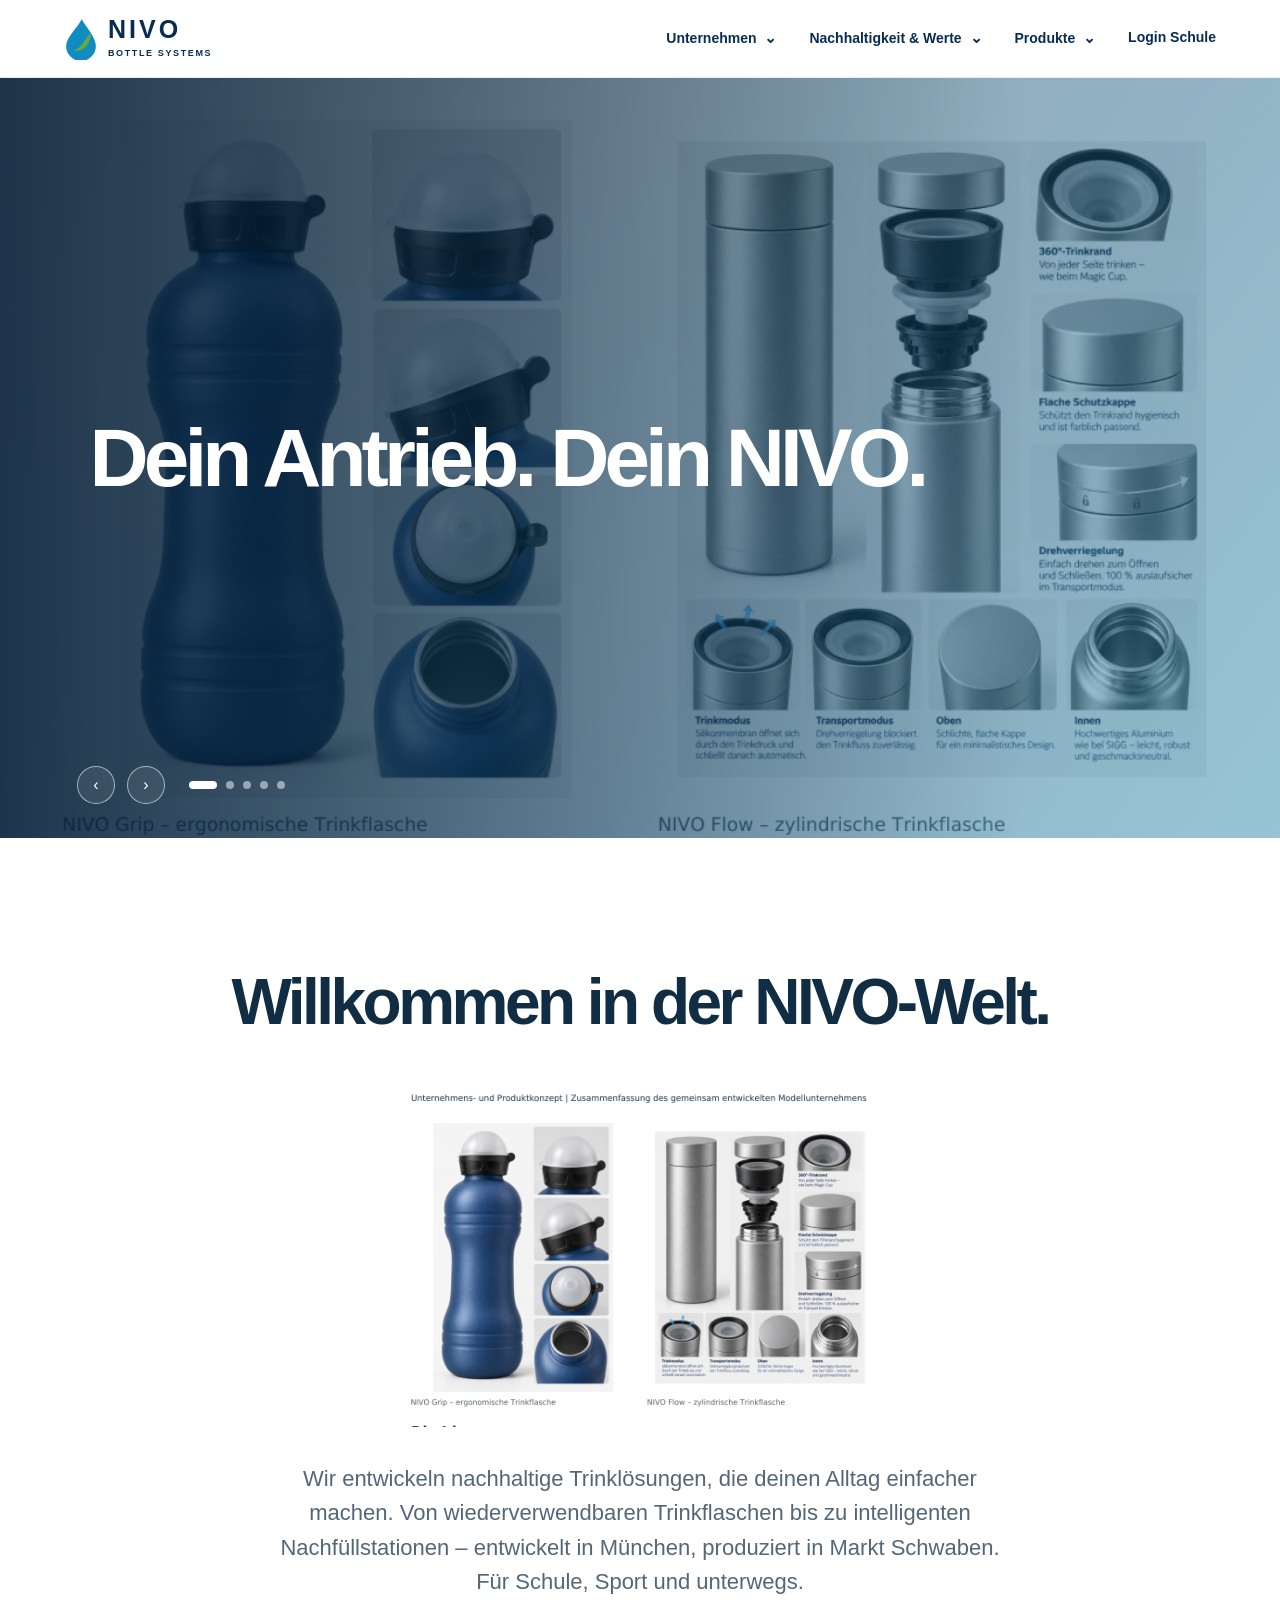
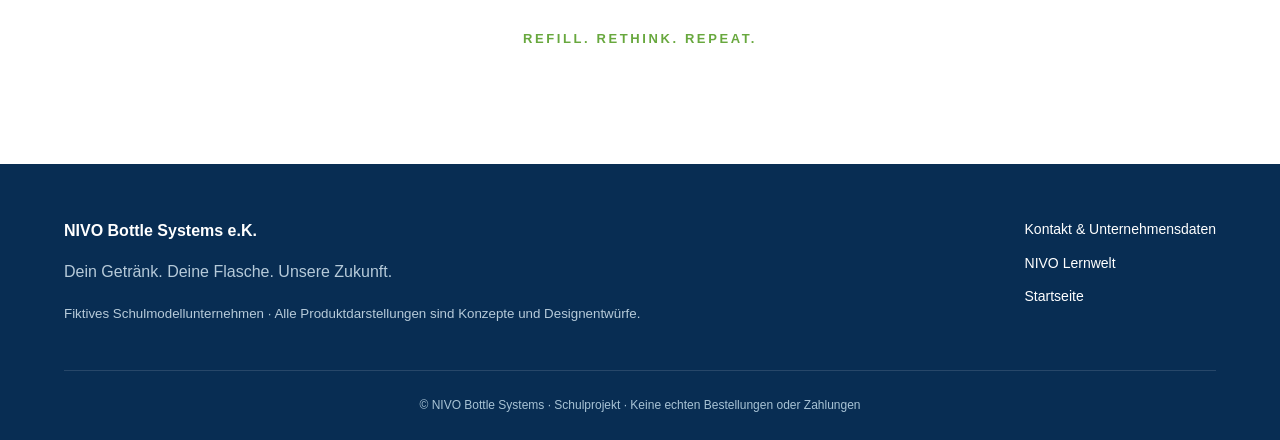
==== index.html @ 92e52196 "Add files via upload" ====
<!doctype html><html lang="de"><head><meta charset="utf-8"><meta name="viewport" content="width=device-width, initial-scale=1"><meta name="theme-color" content="#082d53"><meta name="description" content="NIVO Bottle Systems e.K. – fiktives Schulmodellunternehmen für wiederverwendbare Trinksysteme."><title>NIVO Bottle Systems | Refill. Rethink. Repeat.</title><link rel="stylesheet" href="styles.css"></head><body>
<header class="site-header"><a href="#/" class="brand" aria-label="NIVO Startseite"><svg viewBox="0 0 48 58" aria-hidden="true"><path d="M25 1C20 12 3 26 3 39a21 21 0 0 0 42 0C45 26 31 12 25 1Z" fill="#118cc0"/><path d="M11 45C24 45 29 29 38 20c-1 17-10 28-27 25Z" fill="#68a83e"/></svg><span><b>NIVO</b><small>BOTTLE SYSTEMS</small></span></a><button class="menu-toggle" aria-label="Menü öffnen" aria-expanded="false">☰</button><nav class="main-nav" aria-label="Hauptnavigation"><div class="nav-group"><button class="nav-trigger" data-menu="unternehmen">Unternehmen <span>⌄</span></button><div class="dropdown" id="menu-unternehmen"><a href="#/ueber-nivo">Über NIVO</a><a href="#/standorte">Unsere Standorte</a><a href="#/team">Unser Team</a><a href="#/produktion">Unsere Produktion</a><a href="#/unternehmensdaten">Unternehmensdaten</a></div></div><div class="nav-group"><button class="nav-trigger" data-menu="nachhaltigkeit">Nachhaltigkeit &amp; Werte <span>⌄</span></button><div class="dropdown" id="menu-nachhaltigkeit"><a href="#/werte">Unsere Philosophie &amp; Werte</a><a href="#/materialien">Langlebige Materialien &amp; Produktdesign</a><a href="#/mehrweg">Mehrweg &amp; NIVO Station</a><a href="#/recycling">Rücknahme, Reparatur &amp; Recycling</a><a href="#/verantwortung">Verantwortungsvolle Produktion</a><a href="#/ziele">Unsere Nachhaltigkeitsziele</a></div></div><div class="nav-group"><button class="nav-trigger" data-menu="produkte">Produkte <span>⌄</span></button><div class="dropdown" id="menu-produkte"><a href="#/flaschen">Trinkflaschensortiment</a><a href="#/station">NIVO Station</a><a href="#/pay">NIVO Pay</a><a href="#/identity">NIVO Identity</a></div></div><a class="login-link" href="#/login">Login Schule</a></nav></header>
<main id="app" tabindex="-1"></main><footer class="footer"><div class="footer-inner"><div><strong>NIVO Bottle Systems e.K.</strong><p>Dein Getränk. Deine Flasche. Unsere Zukunft.</p><small>Fiktives Schulmodellunternehmen · Alle Produktdarstellungen sind Konzepte und Designentwürfe.</small></div><div><a href="#/unternehmensdaten">Kontakt &amp; Unternehmensdaten</a><a href="#/login">NIVO Lernwelt</a><a href="#/">Startseite</a></div></div><p class="copyright">© NIVO Bottle Systems · Schulprojekt · Keine echten Bestellungen oder Zahlungen</p></footer><script src="script.js" defer></script></body></html>
---- styles.css ----
:root{--navy:#082d53;--blue:#118cc0;--green:#68a83e;--pale:#eff6f9;--text:#112d43;--muted:#657988;--line:#e2eaf0}*{box-sizing:border-box}html{scroll-behavior:smooth}body{margin:0;font-family:Inter,-apple-system,BlinkMacSystemFont,"Segoe UI",Arial,sans-serif;color:var(--text);background:white;line-height:1.55}button,input{font:inherit}a{color:inherit;text-decoration:none}button{cursor:pointer}.site-header{height:78px;position:sticky;top:0;z-index:50;background:#fffffff2;backdrop-filter:blur(18px);border-bottom:1px solid #e6eef2;display:flex;align-items:center;justify-content:space-between;padding:0 clamp(20px,5vw,90px)}.brand{display:flex;gap:10px;align-items:center;color:var(--navy)}.brand svg{width:34px;height:42px}.brand b{font-size:25px;letter-spacing:.12em;display:block;line-height:1}.brand small{display:block;font-size:9px;letter-spacing:.18em;font-weight:800;margin-top:5px}.main-nav{display:flex;align-items:center;gap:clamp(12px,2.5vw,42px);height:100%}.nav-group{position:relative;height:100%;display:flex;align-items:center}.nav-trigger,.login-link{border:0;background:none;font-size:14px;font-weight:650;color:var(--navy);padding:14px 0;border-bottom:2px solid transparent}.nav-trigger:hover,.nav-trigger.active,.login-link:hover,.login-link.active{border-color:var(--blue)}.nav-trigger span{font-size:15px;margin-left:4px}.dropdown{display:none;position:absolute;top:calc(100% - 3px);left:-24px;width:max-content;min-width:280px;max-width:400px;background:#fff;box-shadow:0 20px 45px #082d5320;border:1px solid var(--line);border-radius:0 0 12px 12px;padding:14px 0}.nav-group:hover .dropdown,.nav-group:focus-within .dropdown,.nav-group.open .dropdown{display:flex;flex-direction:column}.dropdown a{font-size:14px;padding:11px 24px}.dropdown a:hover,.dropdown a.active{background:var(--pale);color:var(--blue)}.menu-toggle{display:none;border:0;background:transparent;font-size:26px;color:var(--navy)}.hero{height:min(760px,calc(100svh - 78px));min-height:510px;position:relative;overflow:hidden;background:var(--navy)}.hero-slide{position:absolute;inset:0;opacity:0;transition:opacity 1.1s ease;display:flex;align-items:center;justify-content:center;background:linear-gradient(125deg,#061d35 0%,#0b5077 60%,#187ea1 100%)}.hero-slide.active{opacity:1;z-index:1}.hero-slide:nth-child(2){background:linear-gradient(120deg,#113950,#4e93a8)}.hero-slide:nth-child(3){background:linear-gradient(120deg,#051b31,#156587)}.hero-slide:nth-child(4){background:linear-gradient(120deg,#143447,#5b8a79)}.hero-slide:nth-child(5){background:linear-gradient(120deg,#082d53,#064a75)}.hero-art{position:absolute;inset:0;width:100%;height:100%;object-fit:cover;opacity:.55;filter:saturate(.9)}.hero-slide:after{content:"";position:absolute;inset:0;background:linear-gradient(90deg,#001a32cc,transparent 80%)}.hero-content{position:relative;z-index:2;color:#fff;width:min(1160px,86vw)}.hero-content h1{font-size:clamp(48px,6.4vw,102px);line-height:1.06;max-width:950px;letter-spacing:-.06em;margin:0;font-weight:750}.hero-content .hero-mark{font-size:clamp(80px,12vw,160px);font-weight:850;letter-spacing:.12em}.hero-control{position:absolute;z-index:4;bottom:34px;left:6vw;display:flex;gap:12px;align-items:center}.hero-control button{border:1px solid #ffffff90;color:#fff;background:#ffffff15;border-radius:50%;width:38px;height:38px}.hero-dots{display:flex;gap:9px;margin-left:12px}.hero-dots button{height:8px;width:8px;border:0;background:#ffffff80;border-radius:100%;padding:0}.hero-dots button.active{background:#fff;width:28px;border-radius:10px}.welcome{padding:clamp(65px,9vw,125px) 24px;text-align:center}.welcome h2{font-size:clamp(38px,5vw,70px);letter-spacing:-.055em;margin:0 0 25px}.welcome p{max-width:720px;margin:0 auto 20px;color:#536777;font-size:clamp(17px,2vw,22px)}.eyebrow{color:var(--blue);text-transform:uppercase;font-weight:800;letter-spacing:.16em;font-size:12px}.welcome .welcome-img{display:block;width:min(760px,90%);max-height:340px;object-fit:contain;margin:35px auto}.tagline{font-size:13px;letter-spacing:.2em;font-weight:800;color:var(--green);margin-top:30px}.page-hero{background:linear-gradient(140deg,#e9f5f9,#fff 65%);padding:clamp(70px,10vw,130px) 24px;text-align:center}.page-hero h1{font-size:clamp(45px,6.5vw,88px);letter-spacing:-.065em;line-height:1.08;margin:12px auto 18px;max-width:1050px}.page-hero p{font-size:clamp(17px,2vw,22px);max-width:770px;margin:auto;color:#526d7f}.page-hero img{display:block;width:min(100%,920px);max-height:490px;object-fit:contain;margin:45px auto 0;border-radius:16px}.section{padding:clamp(55px,8vw,110px) 24px}.section.soft{background:#f4f8fa}.wrap{max-width:1120px;margin:auto}.section h2{font-size:clamp(32px,4vw,54px);letter-spacing:-.05em;line-height:1.14;margin:0 0 20px}.section p{color:#536c7b;max-width:780px;font-size:17px}.cards{display:grid;grid-template-columns:repeat(3,1fr);gap:20px;margin-top:32px}.cards.two{grid-template-columns:repeat(2,1fr)}.card{border-radius:22px;background:#fff;border:1px solid var(--line);padding:30px;min-height:160px}.card h3{font-size:22px;margin:0 0 12px;letter-spacing:-.025em}.card p{font-size:15px;margin:0}.card .number{font-size:13px;font-weight:800;color:var(--blue);letter-spacing:.1em}.image-panel{display:grid;grid-template-columns:1fr 1fr;align-items:center;gap:55px}.image-panel img{width:100%;border-radius:22px}.image-panel h2{margin-bottom:20px}.pill{display:inline-block;background:#e5f5f0;color:#26744a;font-weight:750;font-size:12px;border-radius:99px;padding:7px 12px;margin-bottom:16px}.btn{display:inline-block;border:0;border-radius:99px;background:var(--blue);color:#fff;padding:13px 24px;font-weight:700;font-size:14px;margin-top:15px}.btn:hover{background:#0872a0}.spec-table{width:100%;border-collapse:collapse;margin-top:30px}.spec-table th,.spec-table td{text-align:left;padding:18px;border-bottom:1px solid var(--line)}.spec-table th{color:var(--navy);background:#eff7f9}.step-list{display:grid;grid-template-columns:repeat(4,1fr);gap:15px;margin-top:35px}.step{border-radius:20px;padding:24px;background:white;border:1px solid var(--line)}.step b{display:block;color:var(--blue);font-size:30px}.step h3{margin:8px 0}.step p{font-size:14px;margin:0}.team-grid{display:grid;grid-template-columns:repeat(3,1fr);gap:16px;margin-top:32px}.team-member{background:white;border:1px solid var(--line);padding:22px;border-radius:18px}.team-member b{display:block;font-size:17px}.team-member small{color:var(--blue);font-weight:700}.team-member p{font-size:13px;margin:8px 0 0}.login-page{min-height:72vh;display:grid;place-items:center;padding:65px 20px;background:linear-gradient(145deg,#eaf7fa,#f9fcfd)}.login-card{width:min(100%,420px);background:white;padding:40px;border-radius:24px;box-shadow:0 20px 65px #082d5315}.login-card h1{font-size:37px;letter-spacing:-.05em;margin:0}.login-card p{color:var(--muted)}.field{display:block;margin:22px 0 0;font-weight:700;font-size:14px}.field input,.search input{display:block;width:100%;margin-top:8px;border:1px solid #cddce5;border-radius:12px;padding:15px;outline:none;background:white;color:var(--navy)}.field input:focus,.search input:focus{border-color:var(--blue);box-shadow:0 0 0 3px #118cc020}.login-card .btn{width:100%;margin-top:28px}.error{color:#b03030!important;font-size:13px!important}.catalog{max-width:850px;margin:0 auto;padding:70px 22px 110px}.catalog h1{font-size:clamp(42px,5vw,64px);letter-spacing:-.06em;margin:0}.catalog>p{color:var(--muted)}.search{margin:30px 0}.search input{font-size:17px}.app-list{display:flex;flex-direction:column;gap:14px}.app-item{display:flex;align-items:center;gap:22px;background:#f4f8fa;border-radius:20px;padding:16px 22px;border:1px solid var(--line)}.app-symbol{width:78px;height:78px;flex:0 0 78px;border-radius:19px;background:linear-gradient(140deg,#118cc0,#082d53);display:grid;place-items:center;color:white;font-weight:900;font-size:27px;letter-spacing:-.06em;box-shadow:inset 0 2px 8px #ffffff44}.app-item h2{margin:0;font-size:21px}.app-item p{margin:2px 0;color:var(--muted);font-size:14px}.app-item .arrow{margin-left:auto;font-size:24px;color:var(--blue)}.empty{padding:35px;text-align:center;color:var(--muted)}.footer{background:#082d53;color:white;padding:55px clamp(22px,5vw,85px) 25px}.footer-inner{display:flex;justify-content:space-between;gap:30px;max-width:1180px;margin:auto}.footer-inner p,.footer-inner small{color:#b6cad9}.footer-inner>div:last-child{display:flex;flex-direction:column;gap:12px;font-size:14px}.copyright{text-align:center;border-top:1px solid #ffffff20;padding-top:25px;margin:45px 0 0;color:#a8c3d5;font-size:12px}.notice{padding:15px 20px;border-radius:14px;background:#f1f8fb;border-left:4px solid var(--blue);color:#416579;font-size:14px;margin-top:30px}.mobile-only{display:none}@media(max-width:900px){.site-header{height:68px}.menu-toggle{display:block}.main-nav{display:none;position:absolute;top:68px;left:0;right:0;height:auto;max-height:calc(100svh - 68px);overflow:auto;background:#fff;padding:16px 24px 28px;box-shadow:0 20px 30px #082d531c;align-items:stretch;flex-direction:column;gap:4px}.main-nav.open{display:flex}.nav-group{height:auto;display:block}.nav-trigger{width:100%;text-align:left;display:flex;justify-content:space-between}.dropdown{display:none!important;position:static;box-shadow:none;border:0;padding:0 0 10px 10px;min-width:0;width:100%;max-width:none}.nav-group.open .dropdown{display:flex!important}.dropdown a{padding:10px 12px}.login-link{display:block}.cards,.team-grid{grid-template-columns:repeat(2,1fr)}.step-list{grid-template-columns:repeat(2,1fr)}.image-panel{grid-template-columns:1fr}.hero{height:calc(100svh - 68px)}.hero-content h1{font-size:clamp(43px,9vw,78px)}}@media(max-width:600px){.cards,.cards.two,.team-grid,.step-list{grid-template-columns:1fr}.page-hero{padding:65px 20px}.page-hero img{margin-top:28px}.section{padding:60px 20px}.hero-content h1{font-size:48px}.footer-inner{flex-direction:column}.login-card{padding:28px}.app-symbol{width:65px;height:65px;flex-basis:65px;border-radius:16px}.app-item{gap:14px;padding:14px}.app-item h2{font-size:18px}}@media(prefers-reduced-motion:reduce){html{scroll-behavior:auto}.hero-slide{transition:none}}
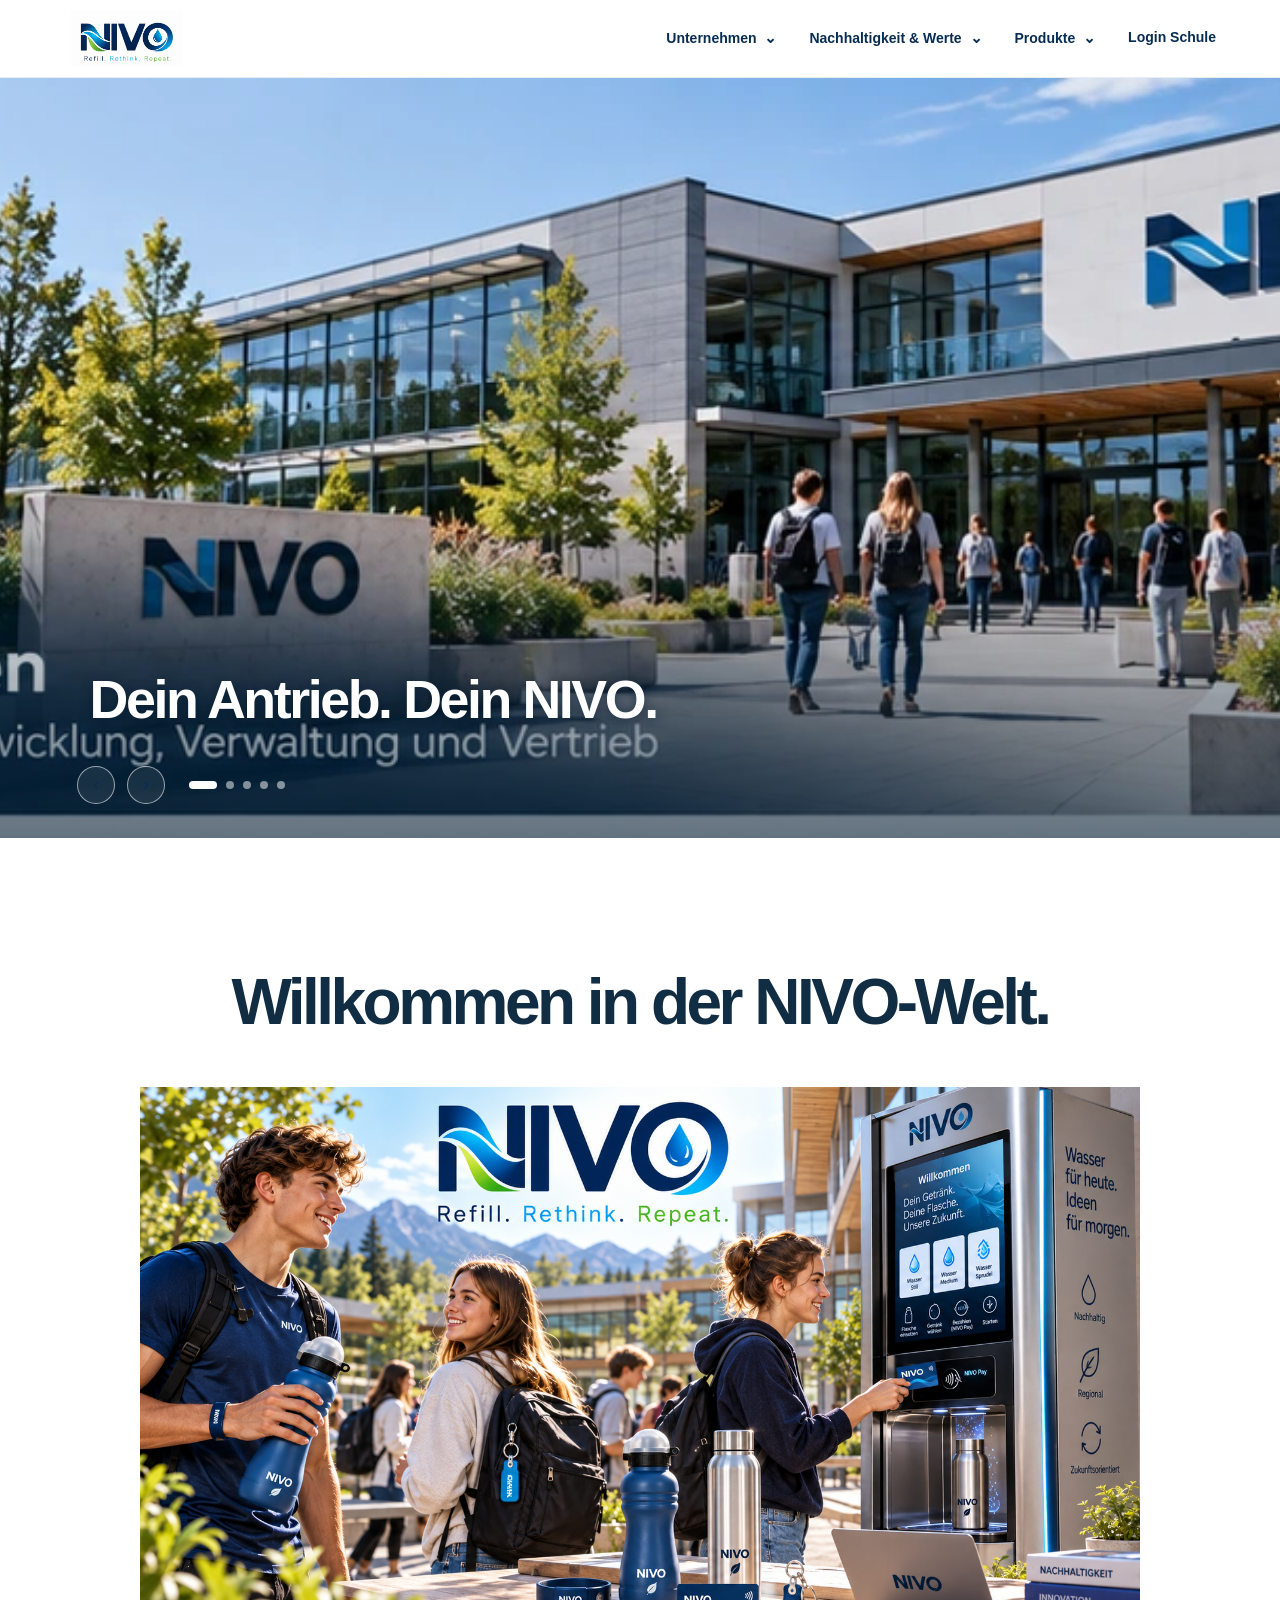
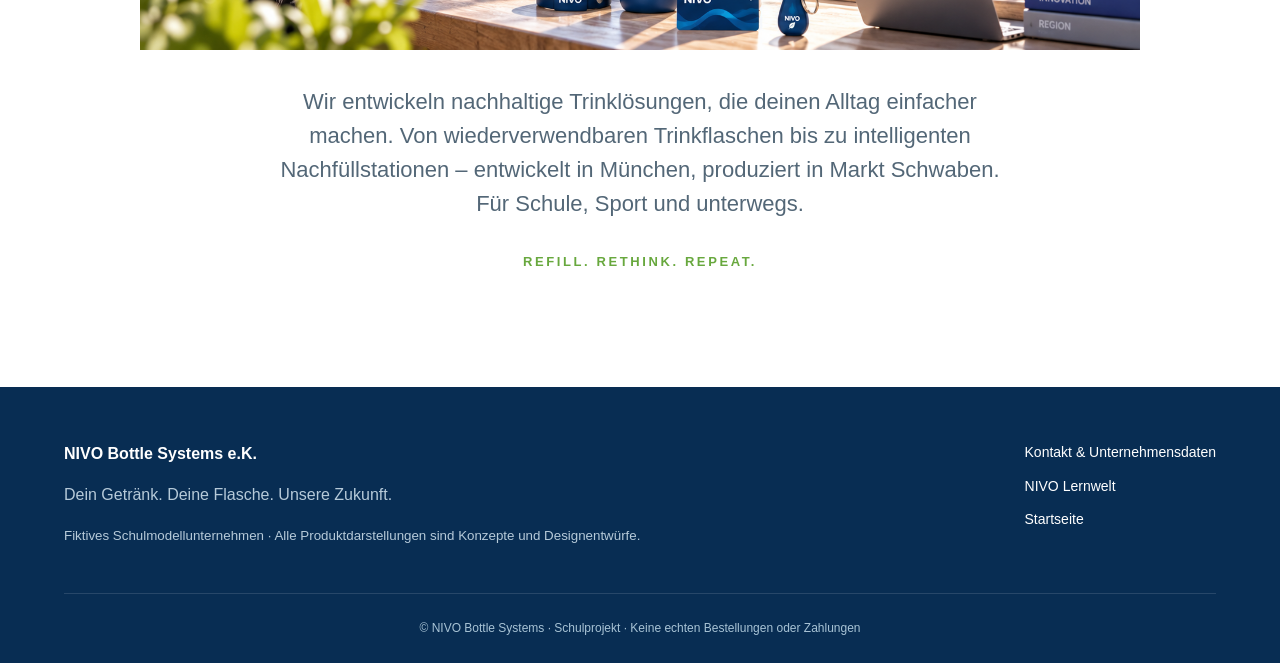
==== commit 8e932176: "Add files via upload" ====
--- a/index.html
+++ b/index.html
@@ -1,3 +1,3 @@
 <!doctype html><html lang="de"><head><meta charset="utf-8"><meta name="viewport" content="width=device-width, initial-scale=1"><meta name="theme-color" content="#082d53"><meta name="description" content="NIVO Bottle Systems e.K. – fiktives Schulmodellunternehmen für wiederverwendbare Trinksysteme."><title>NIVO Bottle Systems | Refill. Rethink. Repeat.</title><link rel="stylesheet" href="styles.css"></head><body>
-<header class="site-header"><a href="#/" class="brand" aria-label="NIVO Startseite"><svg viewBox="0 0 48 58" aria-hidden="true"><path d="M25 1C20 12 3 26 3 39a21 21 0 0 0 42 0C45 26 31 12 25 1Z" fill="#118cc0"/><path d="M11 45C24 45 29 29 38 20c-1 17-10 28-27 25Z" fill="#68a83e"/></svg><span><b>NIVO</b><small>BOTTLE SYSTEMS</small></span></a><button class="menu-toggle" aria-label="Menü öffnen" aria-expanded="false">☰</button><nav class="main-nav" aria-label="Hauptnavigation"><div class="nav-group"><button class="nav-trigger" data-menu="unternehmen">Unternehmen <span>⌄</span></button><div class="dropdown" id="menu-unternehmen"><a href="#/ueber-nivo">Über NIVO</a><a href="#/standorte">Unsere Standorte</a><a href="#/team">Unser Team</a><a href="#/produktion">Unsere Produktion</a><a href="#/unternehmensdaten">Unternehmensdaten</a></div></div><div class="nav-group"><button class="nav-trigger" data-menu="nachhaltigkeit">Nachhaltigkeit &amp; Werte <span>⌄</span></button><div class="dropdown" id="menu-nachhaltigkeit"><a href="#/werte">Unsere Philosophie &amp; Werte</a><a href="#/materialien">Langlebige Materialien &amp; Produktdesign</a><a href="#/mehrweg">Mehrweg &amp; NIVO Station</a><a href="#/recycling">Rücknahme, Reparatur &amp; Recycling</a><a href="#/verantwortung">Verantwortungsvolle Produktion</a><a href="#/ziele">Unsere Nachhaltigkeitsziele</a></div></div><div class="nav-group"><button class="nav-trigger" data-menu="produkte">Produkte <span>⌄</span></button><div class="dropdown" id="menu-produkte"><a href="#/flaschen">Trinkflaschensortiment</a><a href="#/station">NIVO Station</a><a href="#/pay">NIVO Pay</a><a href="#/identity">NIVO Identity</a></div></div><a class="login-link" href="#/login">Login Schule</a></nav></header>
+<header class="site-header"><a href="#/" class="brand" aria-label="NIVO Startseite"><img src="assets/nivo-logo.png" class="brand-logo" alt="NIVO – Refill. Rethink. Repeat."></a><button class="menu-toggle" aria-label="Menü öffnen" aria-expanded="false">☰</button><nav class="main-nav" aria-label="Hauptnavigation"><div class="nav-group"><button class="nav-trigger" data-menu="unternehmen">Unternehmen <span>⌄</span></button><div class="dropdown" id="menu-unternehmen"><a href="#/ueber-nivo">Über NIVO</a><a href="#/standorte">Unsere Standorte</a><a href="#/team">Unser Team</a><a href="#/produktion">Unsere Produktion</a><a href="#/unternehmensdaten">Unternehmensdaten</a></div></div><div class="nav-group"><button class="nav-trigger" data-menu="nachhaltigkeit">Nachhaltigkeit &amp; Werte <span>⌄</span></button><div class="dropdown" id="menu-nachhaltigkeit"><a href="#/werte">Unsere Philosophie &amp; Werte</a><a href="#/materialien">Langlebige Materialien &amp; Produktdesign</a><a href="#/mehrweg">Mehrweg &amp; NIVO Station</a><a href="#/recycling">Rücknahme, Reparatur &amp; Recycling</a><a href="#/verantwortung">Verantwortungsvolle Produktion</a><a href="#/ziele">Unsere Nachhaltigkeitsziele</a></div></div><div class="nav-group"><button class="nav-trigger" data-menu="produkte">Produkte <span>⌄</span></button><div class="dropdown" id="menu-produkte"><a href="#/flaschen">Trinkflaschensortiment</a><a href="#/station">NIVO Station</a><a href="#/pay">NIVO Pay</a><a href="#/identity">NIVO Identity</a></div></div><a class="login-link" href="#/login">Login Schule</a></nav></header>
 <main id="app" tabindex="-1"></main><footer class="footer"><div class="footer-inner"><div><strong>NIVO Bottle Systems e.K.</strong><p>Dein Getränk. Deine Flasche. Unsere Zukunft.</p><small>Fiktives Schulmodellunternehmen · Alle Produktdarstellungen sind Konzepte und Designentwürfe.</small></div><div><a href="#/unternehmensdaten">Kontakt &amp; Unternehmensdaten</a><a href="#/login">NIVO Lernwelt</a><a href="#/">Startseite</a></div></div><p class="copyright">© NIVO Bottle Systems · Schulprojekt · Keine echten Bestellungen oder Zahlungen</p></footer><script src="script.js" defer></script></body></html>
--- a/styles.css
+++ b/styles.css
@@ -1 +1,4 @@
 :root{--navy:#082d53;--blue:#118cc0;--green:#68a83e;--pale:#eff6f9;--text:#112d43;--muted:#657988;--line:#e2eaf0}*{box-sizing:border-box}html{scroll-behavior:smooth}body{margin:0;font-family:Inter,-apple-system,BlinkMacSystemFont,"Segoe UI",Arial,sans-serif;color:var(--text);background:white;line-height:1.55}button,input{font:inherit}a{color:inherit;text-decoration:none}button{cursor:pointer}.site-header{height:78px;position:sticky;top:0;z-index:50;background:#fffffff2;backdrop-filter:blur(18px);border-bottom:1px solid #e6eef2;display:flex;align-items:center;justify-content:space-between;padding:0 clamp(20px,5vw,90px)}.brand{display:flex;gap:10px;align-items:center;color:var(--navy)}.brand svg{width:34px;height:42px}.brand b{font-size:25px;letter-spacing:.12em;display:block;line-height:1}.brand small{display:block;font-size:9px;letter-spacing:.18em;font-weight:800;margin-top:5px}.main-nav{display:flex;align-items:center;gap:clamp(12px,2.5vw,42px);height:100%}.nav-group{position:relative;height:100%;display:flex;align-items:center}.nav-trigger,.login-link{border:0;background:none;font-size:14px;font-weight:650;color:var(--navy);padding:14px 0;border-bottom:2px solid transparent}.nav-trigger:hover,.nav-trigger.active,.login-link:hover,.login-link.active{border-color:var(--blue)}.nav-trigger span{font-size:15px;margin-left:4px}.dropdown{display:none;position:absolute;top:calc(100% - 3px);left:-24px;width:max-content;min-width:280px;max-width:400px;background:#fff;box-shadow:0 20px 45px #082d5320;border:1px solid var(--line);border-radius:0 0 12px 12px;padding:14px 0}.nav-group:hover .dropdown,.nav-group:focus-within .dropdown,.nav-group.open .dropdown{display:flex;flex-direction:column}.dropdown a{font-size:14px;padding:11px 24px}.dropdown a:hover,.dropdown a.active{background:var(--pale);color:var(--blue)}.menu-toggle{display:none;border:0;background:transparent;font-size:26px;color:var(--navy)}.hero{height:min(760px,calc(100svh - 78px));min-height:510px;position:relative;overflow:hidden;background:var(--navy)}.hero-slide{position:absolute;inset:0;opacity:0;transition:opacity 1.1s ease;display:flex;align-items:center;justify-content:center;background:linear-gradient(125deg,#061d35 0%,#0b5077 60%,#187ea1 100%)}.hero-slide.active{opacity:1;z-index:1}.hero-slide:nth-child(2){background:linear-gradient(120deg,#113950,#4e93a8)}.hero-slide:nth-child(3){background:linear-gradient(120deg,#051b31,#156587)}.hero-slide:nth-child(4){background:linear-gradient(120deg,#143447,#5b8a79)}.hero-slide:nth-child(5){background:linear-gradient(120deg,#082d53,#064a75)}.hero-art{position:absolute;inset:0;width:100%;height:100%;object-fit:cover;opacity:.55;filter:saturate(.9)}.hero-slide:after{content:"";position:absolute;inset:0;background:linear-gradient(90deg,#001a32cc,transparent 80%)}.hero-content{position:relative;z-index:2;color:#fff;width:min(1160px,86vw)}.hero-content h1{font-size:clamp(48px,6.4vw,102px);line-height:1.06;max-width:950px;letter-spacing:-.06em;margin:0;font-weight:750}.hero-content .hero-mark{font-size:clamp(80px,12vw,160px);font-weight:850;letter-spacing:.12em}.hero-control{position:absolute;z-index:4;bottom:34px;left:6vw;display:flex;gap:12px;align-items:center}.hero-control button{border:1px solid #ffffff90;color:#fff;background:#ffffff15;border-radius:50%;width:38px;height:38px}.hero-dots{display:flex;gap:9px;margin-left:12px}.hero-dots button{height:8px;width:8px;border:0;background:#ffffff80;border-radius:100%;padding:0}.hero-dots button.active{background:#fff;width:28px;border-radius:10px}.welcome{padding:clamp(65px,9vw,125px) 24px;text-align:center}.welcome h2{font-size:clamp(38px,5vw,70px);letter-spacing:-.055em;margin:0 0 25px}.welcome p{max-width:720px;margin:0 auto 20px;color:#536777;font-size:clamp(17px,2vw,22px)}.eyebrow{color:var(--blue);text-transform:uppercase;font-weight:800;letter-spacing:.16em;font-size:12px}.welcome .welcome-img{display:block;width:min(760px,90%);max-height:340px;object-fit:contain;margin:35px auto}.tagline{font-size:13px;letter-spacing:.2em;font-weight:800;color:var(--green);margin-top:30px}.page-hero{background:linear-gradient(140deg,#e9f5f9,#fff 65%);padding:clamp(70px,10vw,130px) 24px;text-align:center}.page-hero h1{font-size:clamp(45px,6.5vw,88px);letter-spacing:-.065em;line-height:1.08;margin:12px auto 18px;max-width:1050px}.page-hero p{font-size:clamp(17px,2vw,22px);max-width:770px;margin:auto;color:#526d7f}.page-hero img{display:block;width:min(100%,920px);max-height:490px;object-fit:contain;margin:45px auto 0;border-radius:16px}.section{padding:clamp(55px,8vw,110px) 24px}.section.soft{background:#f4f8fa}.wrap{max-width:1120px;margin:auto}.section h2{font-size:clamp(32px,4vw,54px);letter-spacing:-.05em;line-height:1.14;margin:0 0 20px}.section p{color:#536c7b;max-width:780px;font-size:17px}.cards{display:grid;grid-template-columns:repeat(3,1fr);gap:20px;margin-top:32px}.cards.two{grid-template-columns:repeat(2,1fr)}.card{border-radius:22px;background:#fff;border:1px solid var(--line);padding:30px;min-height:160px}.card h3{font-size:22px;margin:0 0 12px;letter-spacing:-.025em}.card p{font-size:15px;margin:0}.card .number{font-size:13px;font-weight:800;color:var(--blue);letter-spacing:.1em}.image-panel{display:grid;grid-template-columns:1fr 1fr;align-items:center;gap:55px}.image-panel img{width:100%;border-radius:22px}.image-panel h2{margin-bottom:20px}.pill{display:inline-block;background:#e5f5f0;color:#26744a;font-weight:750;font-size:12px;border-radius:99px;padding:7px 12px;margin-bottom:16px}.btn{display:inline-block;border:0;border-radius:99px;background:var(--blue);color:#fff;padding:13px 24px;font-weight:700;font-size:14px;margin-top:15px}.btn:hover{background:#0872a0}.spec-table{width:100%;border-collapse:collapse;margin-top:30px}.spec-table th,.spec-table td{text-align:left;padding:18px;border-bottom:1px solid var(--line)}.spec-table th{color:var(--navy);background:#eff7f9}.step-list{display:grid;grid-template-columns:repeat(4,1fr);gap:15px;margin-top:35px}.step{border-radius:20px;padding:24px;background:white;border:1px solid var(--line)}.step b{display:block;color:var(--blue);font-size:30px}.step h3{margin:8px 0}.step p{font-size:14px;margin:0}.team-grid{display:grid;grid-template-columns:repeat(3,1fr);gap:16px;margin-top:32px}.team-member{background:white;border:1px solid var(--line);padding:22px;border-radius:18px}.team-member b{display:block;font-size:17px}.team-member small{color:var(--blue);font-weight:700}.team-member p{font-size:13px;margin:8px 0 0}.login-page{min-height:72vh;display:grid;place-items:center;padding:65px 20px;background:linear-gradient(145deg,#eaf7fa,#f9fcfd)}.login-card{width:min(100%,420px);background:white;padding:40px;border-radius:24px;box-shadow:0 20px 65px #082d5315}.login-card h1{font-size:37px;letter-spacing:-.05em;margin:0}.login-card p{color:var(--muted)}.field{display:block;margin:22px 0 0;font-weight:700;font-size:14px}.field input,.search input{display:block;width:100%;margin-top:8px;border:1px solid #cddce5;border-radius:12px;padding:15px;outline:none;background:white;color:var(--navy)}.field input:focus,.search input:focus{border-color:var(--blue);box-shadow:0 0 0 3px #118cc020}.login-card .btn{width:100%;margin-top:28px}.error{color:#b03030!important;font-size:13px!important}.catalog{max-width:850px;margin:0 auto;padding:70px 22px 110px}.catalog h1{font-size:clamp(42px,5vw,64px);letter-spacing:-.06em;margin:0}.catalog>p{color:var(--muted)}.search{margin:30px 0}.search input{font-size:17px}.app-list{display:flex;flex-direction:column;gap:14px}.app-item{display:flex;align-items:center;gap:22px;background:#f4f8fa;border-radius:20px;padding:16px 22px;border:1px solid var(--line)}.app-symbol{width:78px;height:78px;flex:0 0 78px;border-radius:19px;background:linear-gradient(140deg,#118cc0,#082d53);display:grid;place-items:center;color:white;font-weight:900;font-size:27px;letter-spacing:-.06em;box-shadow:inset 0 2px 8px #ffffff44}.app-item h2{margin:0;font-size:21px}.app-item p{margin:2px 0;color:var(--muted);font-size:14px}.app-item .arrow{margin-left:auto;font-size:24px;color:var(--blue)}.empty{padding:35px;text-align:center;color:var(--muted)}.footer{background:#082d53;color:white;padding:55px clamp(22px,5vw,85px) 25px}.footer-inner{display:flex;justify-content:space-between;gap:30px;max-width:1180px;margin:auto}.footer-inner p,.footer-inner small{color:#b6cad9}.footer-inner>div:last-child{display:flex;flex-direction:column;gap:12px;font-size:14px}.copyright{text-align:center;border-top:1px solid #ffffff20;padding-top:25px;margin:45px 0 0;color:#a8c3d5;font-size:12px}.notice{padding:15px 20px;border-radius:14px;background:#f1f8fb;border-left:4px solid var(--blue);color:#416579;font-size:14px;margin-top:30px}.mobile-only{display:none}@media(max-width:900px){.site-header{height:68px}.menu-toggle{display:block}.main-nav{display:none;position:absolute;top:68px;left:0;right:0;height:auto;max-height:calc(100svh - 68px);overflow:auto;background:#fff;padding:16px 24px 28px;box-shadow:0 20px 30px #082d531c;align-items:stretch;flex-direction:column;gap:4px}.main-nav.open{display:flex}.nav-group{height:auto;display:block}.nav-trigger{width:100%;text-align:left;display:flex;justify-content:space-between}.dropdown{display:none!important;position:static;box-shadow:none;border:0;padding:0 0 10px 10px;min-width:0;width:100%;max-width:none}.nav-group.open .dropdown{display:flex!important}.dropdown a{padding:10px 12px}.login-link{display:block}.cards,.team-grid{grid-template-columns:repeat(2,1fr)}.step-list{grid-template-columns:repeat(2,1fr)}.image-panel{grid-template-columns:1fr}.hero{height:calc(100svh - 68px)}.hero-content h1{font-size:clamp(43px,9vw,78px)}}@media(max-width:600px){.cards,.cards.two,.team-grid,.step-list{grid-template-columns:1fr}.page-hero{padding:65px 20px}.page-hero img{margin-top:28px}.section{padding:60px 20px}.hero-content h1{font-size:48px}.footer-inner{flex-direction:column}.login-card{padding:28px}.app-symbol{width:65px;height:65px;flex-basis:65px;border-radius:16px}.app-item{gap:14px;padding:14px}.app-item h2{font-size:18px}}@media(prefers-reduced-motion:reduce){html{scroll-behavior:auto}.hero-slide{transition:none}}
+
+/* Ergänzungen: nur vereinbarte visuelle Anpassungen */
+.brand-logo{width:126px;height:56px;object-fit:contain;object-position:center}.brand{gap:0}.hero-art{opacity:1;filter:none}.hero-slide:after{background:linear-gradient(0deg,#00192e9c,transparent 42%)}.hero-content{align-self:flex-end;padding-bottom:110px}.hero-content h1{font-size:clamp(35px,4.2vw,65px);max-width:680px;letter-spacing:-.045em;text-shadow:0 3px 12px #00182c9c}.hero-slide.logo-hero{background:white}.hero-slide.logo-hero .hero-art{object-fit:contain}.hero-slide.logo-hero:after{display:none}.hero-slide.logo-hero .hero-content{display:none}.hero-slide.logo-hero~.hero-control button{color:var(--navy)}.welcome .welcome-img{width:min(1000px,95%);max-height:600px;object-fit:contain}.location-gallery{max-width:1280px;margin:55px auto 0;padding:0 24px;display:grid;grid-template-columns:1fr 1fr;gap:20px}.location-gallery figure{margin:0;position:relative}.location-gallery img{width:100%;aspect-ratio:1.5;object-fit:cover;border-radius:20px}.location-gallery figcaption{font-size:18px;font-weight:800;color:var(--navy);margin-top:8px}.team-poster{width:100%;max-height:700px;object-fit:contain;background:#f4f8fa;border-radius:20px}.doc-links{display:flex;gap:15px;flex-wrap:wrap}.bottle-config{background:#f5f9fc}.bottle-grid{display:grid;grid-template-columns:repeat(2,minmax(0,1fr));gap:28px}.bottle-option{background:white;border:1px solid var(--line);border-radius:24px;padding:clamp(18px,3vw,36px)}.bottle-image-stage{height:420px;display:grid;place-items:center;overflow:hidden;border-radius:18px;background:#f6f8fa}.bottle-main{height:95%;max-width:100%;object-fit:contain;transition:transform .35s,filter .35s}.bottle-option h2{margin:24px 0 6px}.bottle-option h3{margin:25px 0 12px;font-size:17px}.bottle-option p{color:var(--muted);font-size:14px}.bottle-views,.sizes{display:flex;gap:8px;flex-wrap:wrap}.bottle-views button,.sizes button{border:1px solid #c8dbe6;background:white;color:var(--navy);padding:10px 14px;border-radius:10px}.bottle-views button.selected,.sizes button.selected{border:2px solid var(--blue);color:var(--blue);font-weight:750}.swatches{display:flex;gap:13px;flex-wrap:wrap}.swatch{height:35px;width:35px;border-radius:50%;border:1px solid #aab8c1;background:var(--swatch)}.swatch.selected{outline:2px solid var(--blue);outline-offset:4px}.config-disclaimer{margin-top:22px;color:var(--muted);font-size:13px!important}@media(max-width:700px){.bottle-grid,.location-gallery{grid-template-columns:1fr}.bottle-image-stage{height:350px}.brand-logo{width:110px}.hero-content{padding-bottom:105px}.hero-content h1{font-size:clamp(31px,8vw,49px)}}
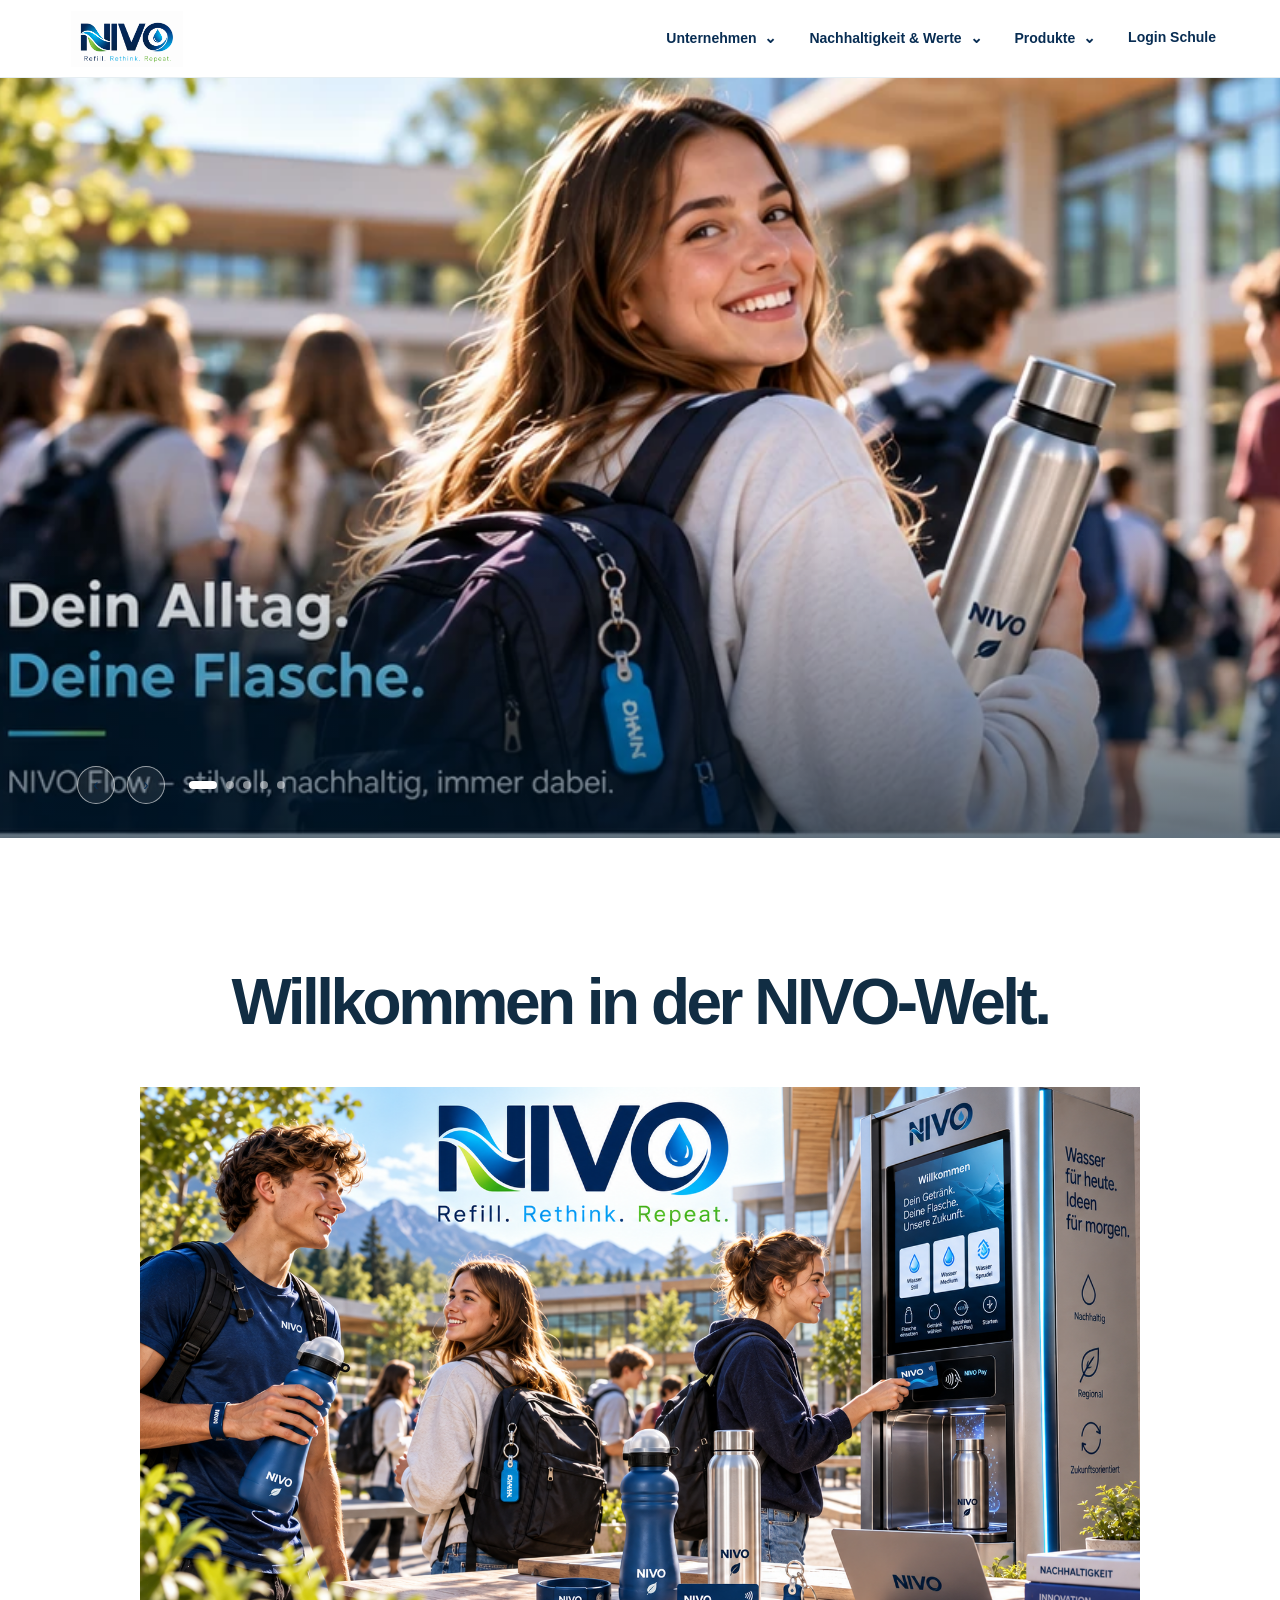
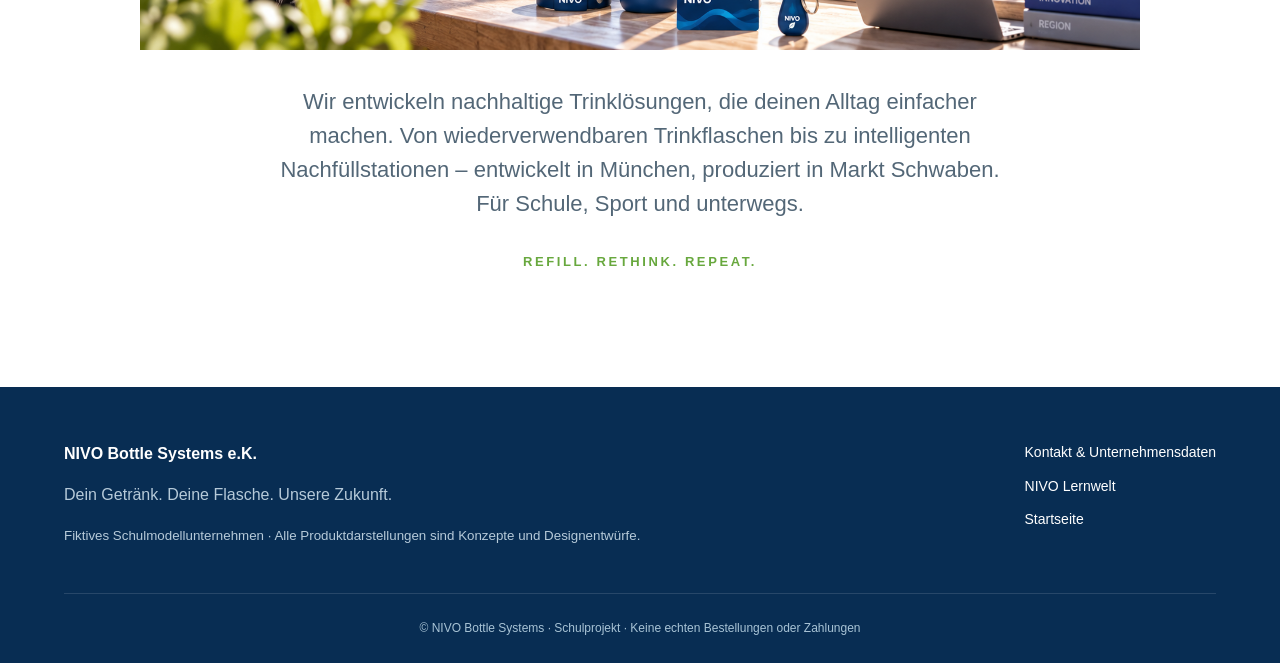
==== commit f6e60db1: "Aktuelle Lernwelt-Dateien nach Veröffentlichung neu laden" ====
--- a/index.html
+++ b/index.html
@@ -1,3 +1,3 @@
-<!doctype html><html lang="de"><head><meta charset="utf-8"><meta name="viewport" content="width=device-width, initial-scale=1"><meta name="theme-color" content="#082d53"><meta name="description" content="NIVO Bottle Systems e.K. – fiktives Schulmodellunternehmen für wiederverwendbare Trinksysteme."><title>NIVO Bottle Systems | Refill. Rethink. Repeat.</title><link rel="stylesheet" href="styles.css"></head><body>
+<!doctype html><html lang="de"><head><meta charset="utf-8"><meta name="viewport" content="width=device-width, initial-scale=1"><meta name="theme-color" content="#082d53"><meta name="description" content="NIVO Bottle Systems e.K. – fiktives Schulmodellunternehmen für wiederverwendbare Trinksysteme."><title>NIVO Bottle Systems | Refill. Rethink. Repeat.</title><link rel="stylesheet" href="styles.css?v=lernwelt-1"></head><body>
 <header class="site-header"><a href="#/" class="brand" aria-label="NIVO Startseite"><img src="assets/nivo-logo.png" class="brand-logo" alt="NIVO – Refill. Rethink. Repeat."></a><button class="menu-toggle" aria-label="Menü öffnen" aria-expanded="false">☰</button><nav class="main-nav" aria-label="Hauptnavigation"><div class="nav-group"><button class="nav-trigger" data-menu="unternehmen">Unternehmen <span>⌄</span></button><div class="dropdown" id="menu-unternehmen"><a href="#/ueber-nivo">Über NIVO</a><a href="#/standorte">Unsere Standorte</a><a href="#/team">Unser Team</a><a href="#/produktion">Unsere Produktion</a><a href="#/unternehmensdaten">Unternehmensdaten</a></div></div><div class="nav-group"><button class="nav-trigger" data-menu="nachhaltigkeit">Nachhaltigkeit &amp; Werte <span>⌄</span></button><div class="dropdown" id="menu-nachhaltigkeit"><a href="#/werte">Unsere Philosophie &amp; Werte</a><a href="#/materialien">Langlebige Materialien &amp; Produktdesign</a><a href="#/mehrweg">Mehrweg &amp; NIVO Station</a><a href="#/recycling">Rücknahme, Reparatur &amp; Recycling</a><a href="#/verantwortung">Verantwortungsvolle Produktion</a><a href="#/ziele">Unsere Nachhaltigkeitsziele</a></div></div><div class="nav-group"><button class="nav-trigger" data-menu="produkte">Produkte <span>⌄</span></button><div class="dropdown" id="menu-produkte"><a href="#/flaschen">Trinkflaschensortiment</a><a href="#/station">NIVO Station</a><a href="#/pay">NIVO Pay</a><a href="#/identity">NIVO Identity</a></div></div><a class="login-link" href="#/login">Login Schule</a></nav></header>
-<main id="app" tabindex="-1"></main><footer class="footer"><div class="footer-inner"><div><strong>NIVO Bottle Systems e.K.</strong><p>Dein Getränk. Deine Flasche. Unsere Zukunft.</p><small>Fiktives Schulmodellunternehmen · Alle Produktdarstellungen sind Konzepte und Designentwürfe.</small></div><div><a href="#/unternehmensdaten">Kontakt &amp; Unternehmensdaten</a><a href="#/login">NIVO Lernwelt</a><a href="#/">Startseite</a></div></div><p class="copyright">© NIVO Bottle Systems · Schulprojekt · Keine echten Bestellungen oder Zahlungen</p></footer><script src="script.js" defer></script></body></html>
+<main id="app" tabindex="-1"></main><footer class="footer"><div class="footer-inner"><div><strong>NIVO Bottle Systems e.K.</strong><p>Dein Getränk. Deine Flasche. Unsere Zukunft.</p><small>Fiktives Schulmodellunternehmen · Alle Produktdarstellungen sind Konzepte und Designentwürfe.</small></div><div><a href="#/unternehmensdaten">Kontakt &amp; Unternehmensdaten</a><a href="#/login">NIVO Lernwelt</a><a href="#/">Startseite</a></div></div><p class="copyright">© NIVO Bottle Systems · Schulprojekt · Keine echten Bestellungen oder Zahlungen</p></footer><script src="script.js?v=lernwelt-1" defer></script></body></html>
--- a/styles.css
+++ b/styles.css
@@ -2,3 +2,19 @@
 
 /* Ergänzungen: nur vereinbarte visuelle Anpassungen */
 .brand-logo{width:126px;height:56px;object-fit:contain;object-position:center}.brand{gap:0}.hero-art{opacity:1;filter:none}.hero-slide:after{background:linear-gradient(0deg,#00192e9c,transparent 42%)}.hero-content{align-self:flex-end;padding-bottom:110px}.hero-content h1{font-size:clamp(35px,4.2vw,65px);max-width:680px;letter-spacing:-.045em;text-shadow:0 3px 12px #00182c9c}.hero-slide.logo-hero{background:white}.hero-slide.logo-hero .hero-art{object-fit:contain}.hero-slide.logo-hero:after{display:none}.hero-slide.logo-hero .hero-content{display:none}.hero-slide.logo-hero~.hero-control button{color:var(--navy)}.welcome .welcome-img{width:min(1000px,95%);max-height:600px;object-fit:contain}.location-gallery{max-width:1280px;margin:55px auto 0;padding:0 24px;display:grid;grid-template-columns:1fr 1fr;gap:20px}.location-gallery figure{margin:0;position:relative}.location-gallery img{width:100%;aspect-ratio:1.5;object-fit:cover;border-radius:20px}.location-gallery figcaption{font-size:18px;font-weight:800;color:var(--navy);margin-top:8px}.team-poster{width:100%;max-height:700px;object-fit:contain;background:#f4f8fa;border-radius:20px}.doc-links{display:flex;gap:15px;flex-wrap:wrap}.bottle-config{background:#f5f9fc}.bottle-grid{display:grid;grid-template-columns:repeat(2,minmax(0,1fr));gap:28px}.bottle-option{background:white;border:1px solid var(--line);border-radius:24px;padding:clamp(18px,3vw,36px)}.bottle-image-stage{height:420px;display:grid;place-items:center;overflow:hidden;border-radius:18px;background:#f6f8fa}.bottle-main{height:95%;max-width:100%;object-fit:contain;transition:transform .35s,filter .35s}.bottle-option h2{margin:24px 0 6px}.bottle-option h3{margin:25px 0 12px;font-size:17px}.bottle-option p{color:var(--muted);font-size:14px}.bottle-views,.sizes{display:flex;gap:8px;flex-wrap:wrap}.bottle-views button,.sizes button{border:1px solid #c8dbe6;background:white;color:var(--navy);padding:10px 14px;border-radius:10px}.bottle-views button.selected,.sizes button.selected{border:2px solid var(--blue);color:var(--blue);font-weight:750}.swatches{display:flex;gap:13px;flex-wrap:wrap}.swatch{height:35px;width:35px;border-radius:50%;border:1px solid #aab8c1;background:var(--swatch)}.swatch.selected{outline:2px solid var(--blue);outline-offset:4px}.config-disclaimer{margin-top:22px;color:var(--muted);font-size:13px!important}@media(max-width:700px){.bottle-grid,.location-gallery{grid-template-columns:1fr}.bottle-image-stage{height:350px}.brand-logo{width:110px}.hero-content{padding-bottom:105px}.hero-content h1{font-size:clamp(31px,8vw,49px)}}
+
+/* Freigegebene Anpassungen: Startseite, Team, Unternehmensdaten, Flaschen und NIVO Pay */
+.company-model-note{max-width:1120px;margin:26px auto 0;padding:18px 24px;background:#edf6f9;border-left:4px solid var(--blue);border-radius:10px;color:var(--navy);font-size:14px}
+.team-intro{text-align:center;padding:80px 20px 55px;background:linear-gradient(140deg,#eaf5f9,#fff)}.team-intro h1{font-size:clamp(45px,6vw,80px);letter-spacing:-.06em;margin:8px 0}.team-intro p{color:var(--muted);font-size:18px}.team-profiles{padding-top:15px}.team-profile{display:grid;grid-template-columns:minmax(190px,270px) 1fr;gap:clamp(25px,5vw,75px);align-items:center;border-bottom:1px solid var(--line);padding:45px 0}.team-profile:last-child{border:0}.team-portrait img{width:100%;aspect-ratio:1;object-fit:cover;border-radius:24px;box-shadow:0 12px 35px #082d5314}.team-counter{font-size:12px;color:var(--blue);font-weight:800;letter-spacing:.16em}.team-profile-text h2{font-size:clamp(30px,3.3vw,46px);margin:4px 0 0}.team-profile-text h3{color:var(--blue);font-size:19px;margin:4px 0 12px}.team-profile-text p{font-size:15px;line-height:1.7;margin:8px 0;max-width:760px}.team-profile-text strong{color:var(--navy)}.team-location{font-weight:700}.reveal-profile{opacity:0;transform:translateY(24px);transition:opacity .7s,transform .7s}.reveal-profile.is-visible{opacity:1;transform:none}.org-chart{margin-top:38px}.org-node{border-radius:17px;padding:18px 22px;background:white;border:1px solid var(--line);display:flex;flex-direction:column;gap:4px}.org-node span{font-size:13px}.org-node strong{font-size:19px}.org-node small{font-size:12px}.org-chief{background:var(--navy);color:white;min-width:260px}.org-advisory{background:#f1f8eb;border:1px dashed var(--green)}.org-top{display:flex;align-items:center;justify-content:center;gap:55px}.org-top .org-advisory{max-width:285px}.org-leadership{display:grid;grid-template-columns:1fr 1fr;gap:40px;margin-top:65px;position:relative}.org-leadership:before{content:"";position:absolute;top:-32px;left:25%;width:50%;height:32px;border-top:2px solid var(--blue);border-left:2px solid var(--blue);border-right:2px solid var(--blue)}.org-branch{min-width:0}.org-head{background:#dff2fa;border-color:#a4d7e9;min-height:105px;position:relative}.org-head:before{content:"";position:absolute;top:-34px;left:50%;height:32px;border-left:2px solid var(--blue)}.org-branch-advisory{margin:15px 0}.org-dept-title{font-size:13px;text-transform:uppercase;letter-spacing:.06em;color:var(--navy);font-weight:800;margin:30px 0 14px}.org-departments{display:grid;grid-template-columns:1fr 1fr;gap:12px}.org-departments>div{border-radius:13px;background:white;border:1px solid var(--line);padding:16px;font-size:13px;color:#426273}.org-departments strong{display:block;color:var(--navy);font-size:16px;margin-top:5px}.org-quality{margin-top:18px}.org-legend{display:flex;gap:24px;flex-wrap:wrap;margin-top:25px;font-size:12px;color:var(--muted)}.org-legend span{display:flex;align-items:center;gap:8px}.org-line{width:24px;border-top:2px solid var(--blue)}.org-dotline{width:24px;border-top:2px dashed var(--green)}
+.bottle-canvas{width:100%;height:100%;object-fit:contain}.bottle-image-stage{position:relative}.bottle-lineup{display:flex;align-items:end;justify-content:space-around;gap:4px;width:100%;height:100%;padding:14px 4px}.bottle-lineup[hidden],.bottle-canvas[hidden]{display:none!important}.lineup-unit{display:flex;flex-direction:column;align-items:center;justify-content:end;height:100%;min-width:0;flex:1}.lineup-unit canvas{width:100%;height:calc(100% - 32px);object-fit:contain}.lineup-unit strong{font-size:12px;white-space:nowrap}.gallery-arrow{position:absolute;top:50%;transform:translateY(-50%);background:#fffffff0;color:var(--navy);border:1px solid #dbe7ee;border-radius:50%;width:38px;height:38px;font-size:27px;display:grid;place-items:center;line-height:1;z-index:2}.gallery-prev{left:8px}.gallery-next{right:8px}.gallery-dots{display:flex;justify-content:center;gap:10px;margin:17px 0 5px}.gallery-dots button{width:10px;height:10px;border-radius:50%;border:0;background:#c7d3da;padding:0}.gallery-dots button.selected{background:var(--navy);width:26px;border-radius:20px}.gallery-label{text-align:center;margin:4px 0 8px!important;font-size:13px!important}.pay-product-grid{display:grid;grid-template-columns:repeat(3,minmax(0,1fr));gap:22px;margin-top:25px}.pay-product{border-radius:23px;background:white;border:1px solid var(--line);padding:20px}.pay-product-image{width:100%;background:#f7f9fa;border-radius:18px;overflow:hidden}.pay-product-image canvas{width:100%;display:block}.pay-product h3{font-size:24px;margin:20px 0 3px}.pay-product h4{margin:20px 0 12px}.pay-product p{font-size:14px}.pay-product .swatches{gap:11px}.pay-product .swatch{width:30px;height:30px}
+@media(max-width:900px){.pay-product-grid{grid-template-columns:1fr 1fr}}@media(max-width:700px){.team-profile{grid-template-columns:1fr;gap:18px}.team-portrait{max-width:240px}.org-top{flex-direction:column;gap:14px}.org-leadership{grid-template-columns:1fr;gap:28px;margin-top:35px}.org-leadership:before,.org-head:before{display:none}.org-departments{grid-template-columns:1fr 1fr}.pay-product-grid{grid-template-columns:1fr}}@media(max-width:400px){.org-departments{grid-template-columns:1fr}}@media(prefers-reduced-motion:reduce){.reveal-profile{opacity:1;transform:none;transition:none}}
+
+/* Buchungskreislauf: farbiges App-Icon, auch per Klick erreichbar. */
+.app-item:has(a[href="spiele/buchungskreislauf.html"]){position:relative}
+.app-item:has(a[href="spiele/buchungskreislauf.html"]) .app-symbol{font-size:0;background:transparent url("data:image/svg+xml,%3Csvg%20xmlns%3D%22http%3A%2F%2Fwww.w3.org%2F2000%2Fsvg%22%20viewBox%3D%220%200%2080%2080%22%20width%3D%22100%25%22%20height%3D%22100%25%22%20aria-hidden%3D%22true%22%20focusable%3D%22false%22%3E%3Cdefs%3E%3ClinearGradient%20id%3D%22nivo-cycle-bg%22%20x2%3D%221%22%20y2%3D%221%22%3E%3Cstop%20stop-color%3D%22%2341c9f4%22%2F%3E%3Cstop%20offset%3D%22.55%22%20stop-color%3D%22%23087bc1%22%2F%3E%3Cstop%20offset%3D%221%22%20stop-color%3D%22%2316aa89%22%2F%3E%3C%2FlinearGradient%3E%3C%2Fdefs%3E%3Crect%20x%3D%221%22%20y%3D%221%22%20width%3D%2278%22%20height%3D%2278%22%20rx%3D%2219%22%20fill%3D%22url(%23nivo-cycle-bg)%22%20stroke%3D%22%23ffffff%22%20stroke-opacity%3D%22.45%22%2F%3E%3Cpath%20d%3D%22M10%2022Q40%202%2070%2018%22%20fill%3D%22none%22%20stroke%3D%22%23ffffff%22%20stroke-opacity%3D%22.18%22%20stroke-width%3D%2212%22%2F%3E%3Crect%20x%3D%2217%22%20y%3D%2215%22%20width%3D%2247%22%20height%3D%2251%22%20rx%3D%228%22%20fill%3D%22white%22%2F%3E%3Ccircle%20cx%3D%2228%22%20cy%3D%2229%22%20r%3D%224%22%20fill%3D%22%23ffb744%22%2F%3E%3Ccircle%20cx%3D%2228%22%20cy%3D%2241%22%20r%3D%224%22%20fill%3D%22%23ee7391%22%2F%3E%3Ccircle%20cx%3D%2228%22%20cy%3D%2253%22%20r%3D%224%22%20fill%3D%22%2349c7a2%22%2F%3E%3Cpath%20d%3D%22M38%2029h16M38%2041h12M38%2053h16%22%20stroke%3D%22%23285782%22%20stroke-width%3D%224%22%20stroke-linecap%3D%22round%22%2F%3E%3Cpath%20d%3D%22M59%2057h12m-4-4%204%204-4%204%22%20stroke%3D%22%23fff%22%20stroke-width%3D%223%22%20fill%3D%22none%22%20stroke-linecap%3D%22round%22%20stroke-linejoin%3D%22round%22%2F%3E%3C%2Fsvg%3E") center/contain no-repeat;box-shadow:0 3px 8px #082d5320}
+.app-item:has(a[href="spiele/buchungskreislauf.html"]) .arrow::before{content:"";position:absolute;left:22px;top:50%;transform:translateY(-50%);width:78px;height:78px;border-radius:19px}
+.app-item:has(a[href="spiele/buchungskreislauf.html"]) .arrow:focus-visible::before{outline:3px solid #e68a21;outline-offset:3px}
+@media(max-width:600px){.app-item:has(a[href="spiele/buchungskreislauf.html"]) .arrow::before{left:14px;width:65px;height:65px;border-radius:16px}}
+
+/* Auswahl der NIVO Lernwelt */
+.grade-grid{display:grid;grid-template-columns:repeat(2,minmax(0,1fr));gap:16px;margin:36px 0 24px}.grade-card{display:flex;align-items:center;gap:20px;text-align:left;background:#f4f8fa;border:1px solid var(--line);border-radius:20px;padding:20px;color:var(--navy);transition:transform .2s,box-shadow .2s,border-color .2s}.grade-card:hover,.grade-card:focus-visible{transform:translateY(-3px);border-color:var(--blue);box-shadow:0 12px 30px #082d5318}.grade-symbol{width:78px;height:78px;flex:0 0 78px;border-radius:19px;background:linear-gradient(140deg,#118cc0,#082d53);display:grid;place-items:center;color:white;font-size:30px;font-weight:900;box-shadow:inset 0 2px 8px #ffffff44}.grade-card strong,.grade-card small{display:block}.grade-card strong{font-size:19px}.grade-card small{color:var(--blue);font-size:14px;font-weight:700;margin-top:4px}.grade-change{border:0;background:none;color:var(--blue);font-weight:700;padding:8px 0;margin:12px 0;cursor:pointer}.grade-change:hover{text-decoration:underline}@media(max-width:600px){.grade-grid{grid-template-columns:1fr}.grade-symbol{width:65px;height:65px;flex-basis:65px;border-radius:16px}}@media(prefers-reduced-motion:reduce){.grade-card{transition:none}}
